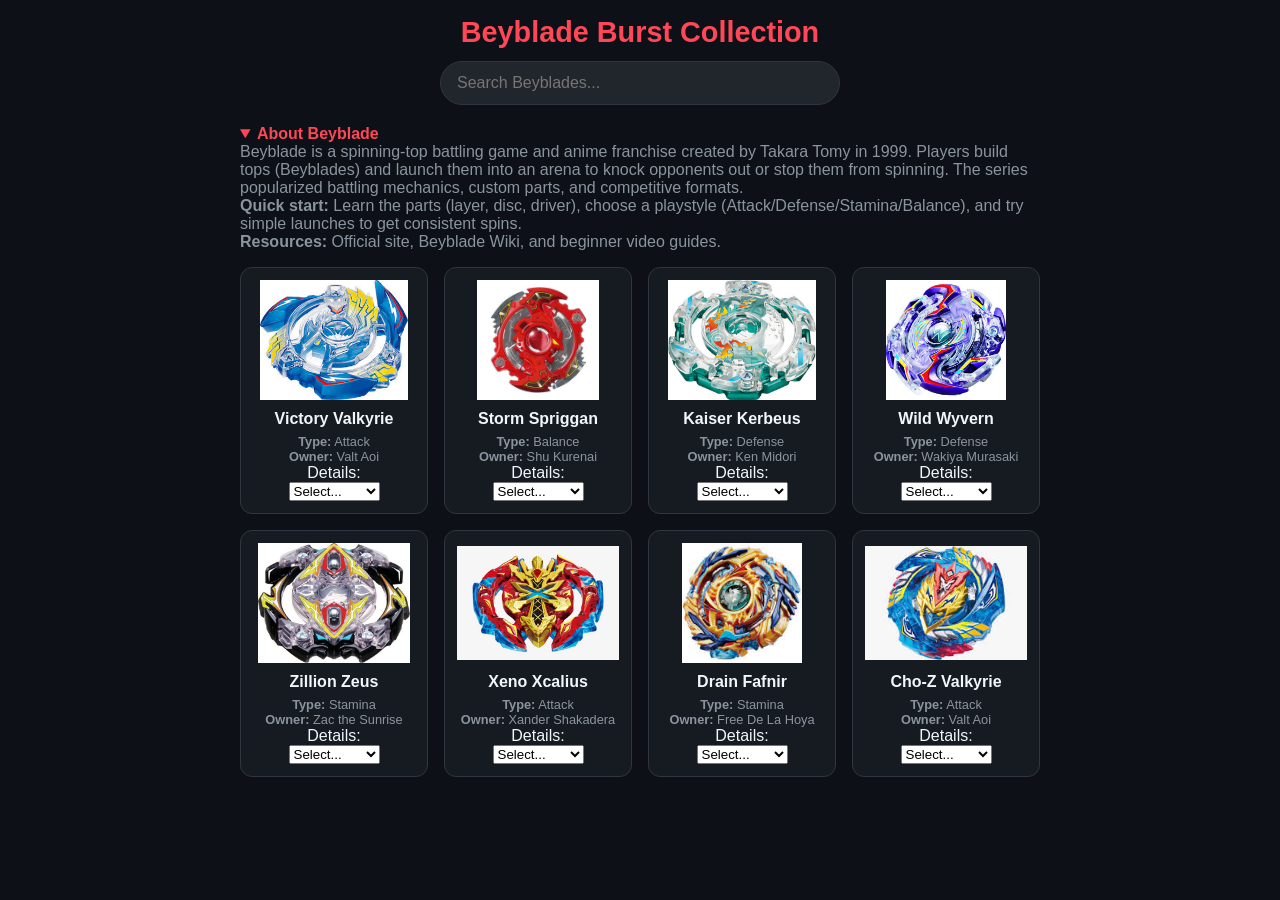
==== index.html @ 607996fb "first commit" ====
<!DOCTYPE html>
<html lang="en">
<head>
  <meta charset="UTF-8">
  <meta name="viewport" content="width=device-width, initial-scale=1.0">
  <title>Beyblade Burst Vault</title>
  <style>
    :root {
      --bg-color: #0d1117;
      --card-bg: #161b22;
      --accent: #ff4757;
      --text: #f0f6fc;
      --text-dim: #8b949e;
    }

    * {
      box-sizing: border-box;
      margin: 0;
      padding: 0;
      font-family: -apple-system, BlinkMacSystemFont, "Segoe UI", Roboto, sans-serif;
    }

    body {
      background-color: var(--bg-color);
      color: var(--text);
      padding: 16px;
    }

    header {
      text-align: center;
      margin-bottom: 20px;
    }

    h1 {
      color: var(--accent);
      font-size: 1.8rem;
      margin-bottom: 12px;
    }

    input[type="text"] {
      width: 100%;
      max-width: 400px;
      padding: 12px 16px;
      border-radius: 25px;
      border: 1px solid #30363d;
      background-color: #21262d;
      color: var(--text);
      font-size: 1rem;
      outline: none;
    }

    .grid {
      display: grid;
      grid-template-columns: repeat(auto-fill, minmax(150px, 1fr));
      gap: 16px;
      max-width: 800px;
      margin: 0 auto;
    }

    .card {
      background-color: var(--card-bg);
      border: 1px solid #30363d;
      border-radius: 12px;
      padding: 12px;
      text-align: center;
      display: flex;
      flex-direction: column;
      align-items: center;
    }

    .card img {
      width: 100%;
      height: 120px;
      object-fit: contain;
      margin-bottom: 10px;
    }

    .card h3 {
      font-size: 1rem;
      margin-bottom: 6px;
    }

    .card p {
      font-size: 0.8rem;
      color: var(--text-dim);
    }

    .type-attack { color: #ff6b6b; }
    .type-defense { color: #4d96ff; }
    .type-stamina { color: #6bcb77; }
    .type-balance { color: #ffd93d; }
  </style>
</head>
<body>

  <header>
    <h1>Beyblade Burst Collection</h1>
    <input type="text" id="searchInput" placeholder="Search Beyblades..." onkeyup="filterBeys()">
  </header>
  <section id="about" style="max-width:800px;margin:0 auto 16px;color:var(--text-dim);">
  <details open>
    <summary style="cursor:pointer;font-weight:700;color:var(--accent);">About Beyblade</summary>
    <p>Beyblade is a spinning-top battling game and anime franchise created by Takara Tomy in 1999. Players build tops (Beyblades) and launch them into an arena to knock opponents out or stop them from spinning. The series popularized battling mechanics, custom parts, and competitive formats.</p>
    <p><strong>Quick start:</strong> Learn the parts (layer, disc, driver), choose a playstyle (Attack/Defense/Stamina/Balance), and try simple launches to get consistent spins.</p>
    <p><strong>Resources:</strong> Official site, Beyblade Wiki, and beginner video guides.</p>
  </details>
</section>

  <main class="grid" id="beyContainer"></main>

  <script> 
    const beyblades = [
      { name: "Victory Valkyrie", type: "Attack", owner: "Valt Aoi", image: "/victbey.png", description: "Strong attack-type known for aggressive combos.", series: "Burst", releaseYear: 2015, parts: { layer: "Victory", disc: "V-Disc", driver: "Attack Driver" } },
      { name: "Storm Spriggan", type: "Balance", owner: "Shu Kurenai", image: "/spriggan.png", description: "Versatile balance-type used for adaptive playstyles.", series: "Burst", releaseYear: 2016, parts: { layer: "Spriggan", disc: "Storm Disc", driver: "Balance Driver" } },
      { name: "Kaiser Kerbeus", type: "Defense", owner: "Ken Midori", image: "/kerbeus.png", description: "Heavy defense-type with strong resilience.", series: "Burst", releaseYear: 2017, parts: { layer: "Kerbeus", disc: "K-Disc", driver: "Defense Driver" } },
      { name: "Wild Wyvern", type: "Defense", owner: "Wakiya Murasaki", image: "/wyvern.png", description: "Durable defense-type designed to stay in the stadium.", series: "Burst", releaseYear: 2016, parts: { layer: "Wyvern", disc: "Wild Disc", driver: "Stamina Driver" } },
      { name: "Zillion Zeus", type: "Stamina", owner: "Zac the Sunrise", image: "/zeus.png", description: "Stamina-focused bey that excels at outspinning opponents.", series: "Burst", releaseYear: 2018, parts: { layer: "Zeus", disc: "Z-Disc", driver: "Stamina Driver" } },
      { name: "Xeno Xcalius", type: "Attack", owner: "Xander Shakadera", image: "/xcalius.png", description: "High-impact attack-type designed for burst finishes.", series: "Burst", releaseYear: 2019, parts: { layer: "Xcalius", disc: "X-Disc", driver: "Hyper Driver" } }
    ];
    beyblades.push(
        { name: "Drain Fafnir", type: "Stamina", owner: "Free De La Hoya", image: "/fafnir.png", description: "Left-spin stamina-type known for draining spin.", series: "Burst", releaseYear: 2016, parts: { layer: "Fafnir", disc: "Drain Disc", driver: "Defense Driver" } },
        { name: "Cho-Z Valkyrie", type: "Attack", owner: "Valt Aoi", image: "/valkyrie.png", description: "Upgraded attack-type with extra burst power and speed.", series: "Burst", releaseYear: 2017, parts: { layer: "Cho-Z", disc: "Z-Disc", driver: "Cho Driver" } }
);

    function renderBeyblades(list) {
      const container = document.getElementById('beyContainer');
      container.innerHTML = '';
      
      list.forEach(bey => {
        const card = document.createElement('div');
        card.className = 'card';
        const imgSrc = bey.image || '/placeholder.png';
        const altText = bey.name || 'Beyblade image';
        card.innerHTML = `
          <img src="${imgSrc}" alt="${altText}" onerror="this.onerror=null;this.src='/placeholder.png'">
          <h3>${bey.name}</h3>
          <p class="type-${bey.type.toLowerCase()}"><strong>Type:</strong> ${bey.type}</p>
          <p><strong>Owner:</strong> ${bey.owner}</p>
          <label for="details-${bey.name.replace(/\s+/g,'-')}">Details:</label>
          <select id="details-${bey.name.replace(/\s+/g,'-')}" class="details-select" aria-label="Details for ${bey.name}">
            <option value="">Select...</option>
            <option value="overview">Overview</option>
            <option value="parts">Parts</option>
            <option value="series">Series/Year</option>
          </select>
          <div class="details-panel" style="display:none;text-align:left;color:var(--text-dim);margin-top:8px;"></div>
        `;
        container.appendChild(card);
        // attach dropdown handler
        const sel = card.querySelector('.details-select');
        const panel = card.querySelector('.details-panel');
        sel.addEventListener('change', function(){
          const v = this.value;
          if(!v){ panel.style.display='none'; panel.innerHTML=''; return; }
          panel.style.display='block';
          if(v==='overview'){
            panel.innerHTML = `<p>${bey.description || 'No description available.'}</p>`;
          } else if(v==='parts'){
            panel.innerHTML = `<p><strong>Layer:</strong> ${bey.parts?.layer || '—'}<br><strong>Disc:</strong> ${bey.parts?.disc || '—'}<br><strong>Driver:</strong> ${bey.parts?.driver || '—'}</p>`;
          } else if(v==='series'){
            panel.innerHTML = `<p><strong>Series:</strong> ${bey.series || 'Unknown'}<br><strong>Release Year:</strong> ${bey.releaseYear || '—'}</p>`;
          }
        });
      });
    }

    function filterBeys() {
      const query = document.getElementById('searchInput').value.toLowerCase();
      const selectedType = document.getElementById('typeFilter')?.value || 'All';
      const filtered = beyblades.filter(b => {
        const matchesQuery = b.name.toLowerCase().includes(query) || b.owner.toLowerCase().includes(query) || b.type.toLowerCase().includes(query);
        const matchesType = selectedType === 'All' || b.type === selectedType;
        return matchesQuery && matchesType;
      });
      renderBeyblades(filtered);
    }

    // Initial render
    renderBeyblades(beyblades);
  </script>

</body>
</html>
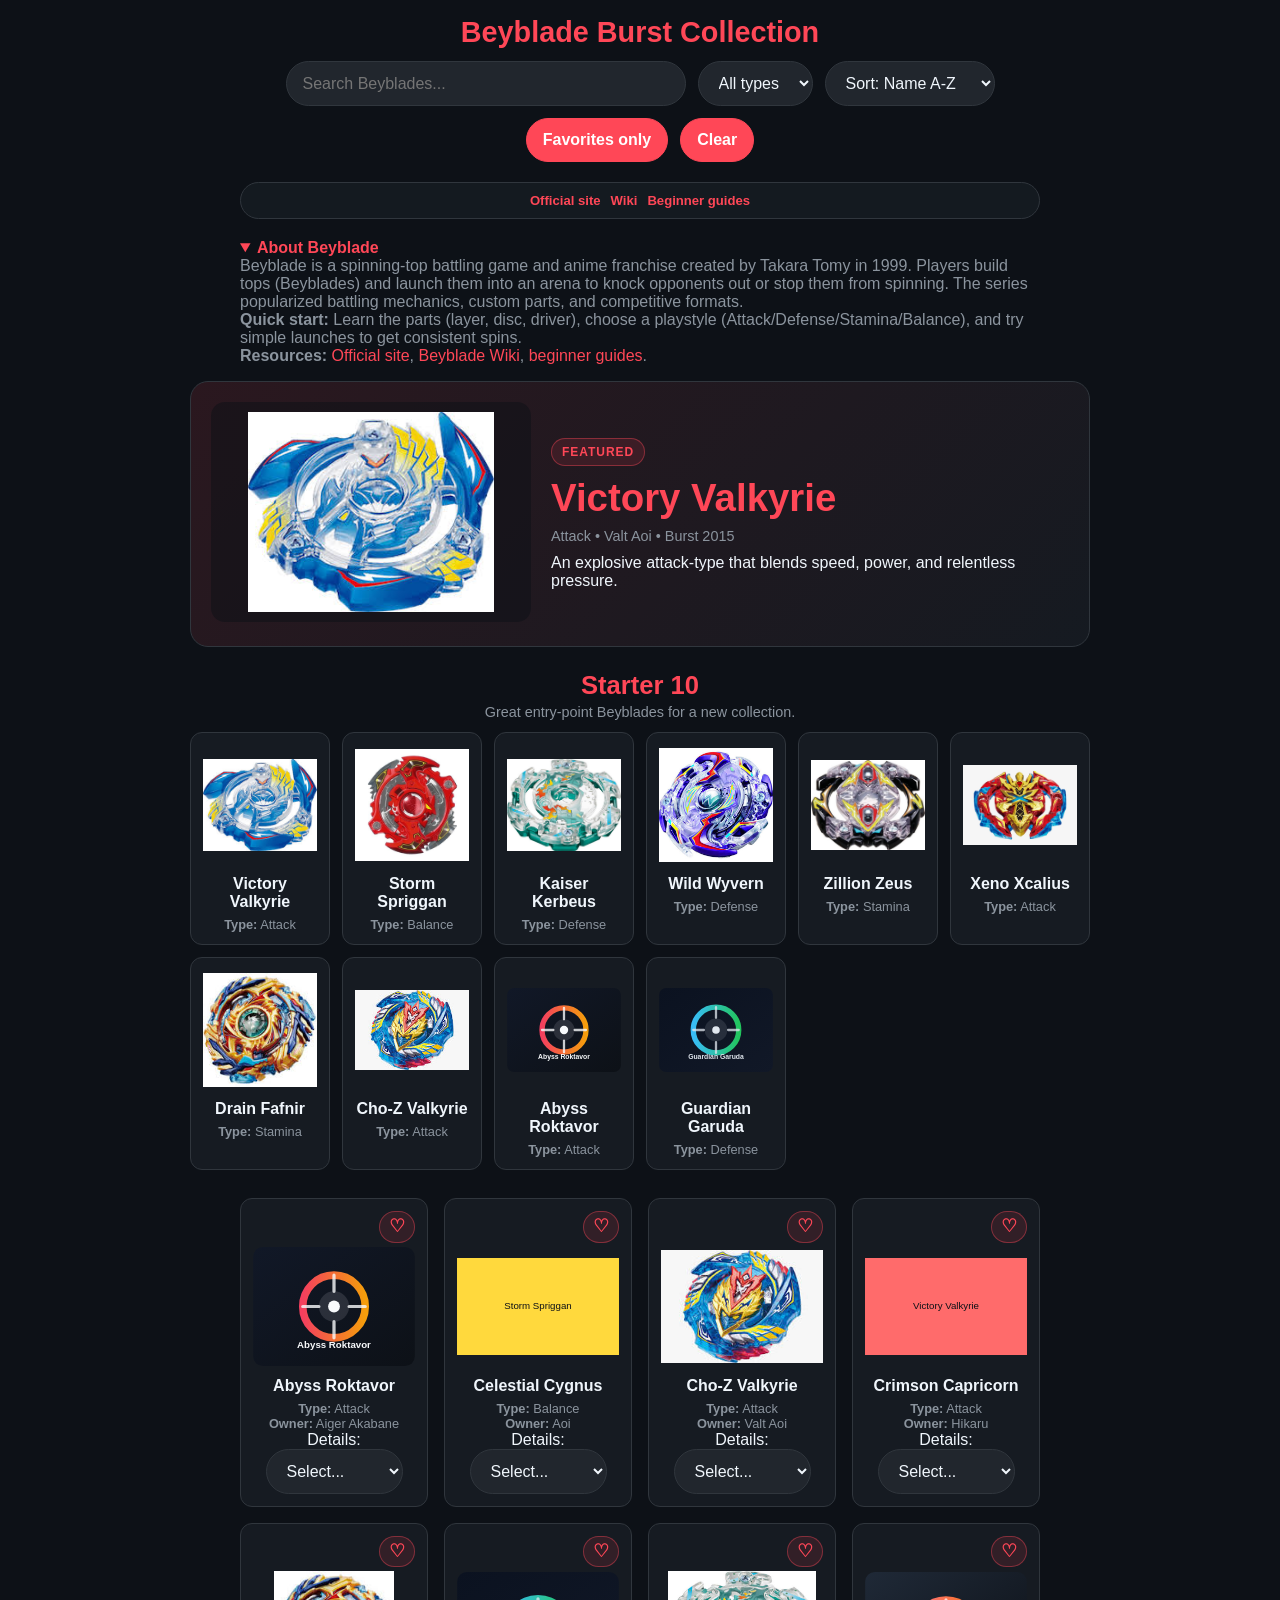
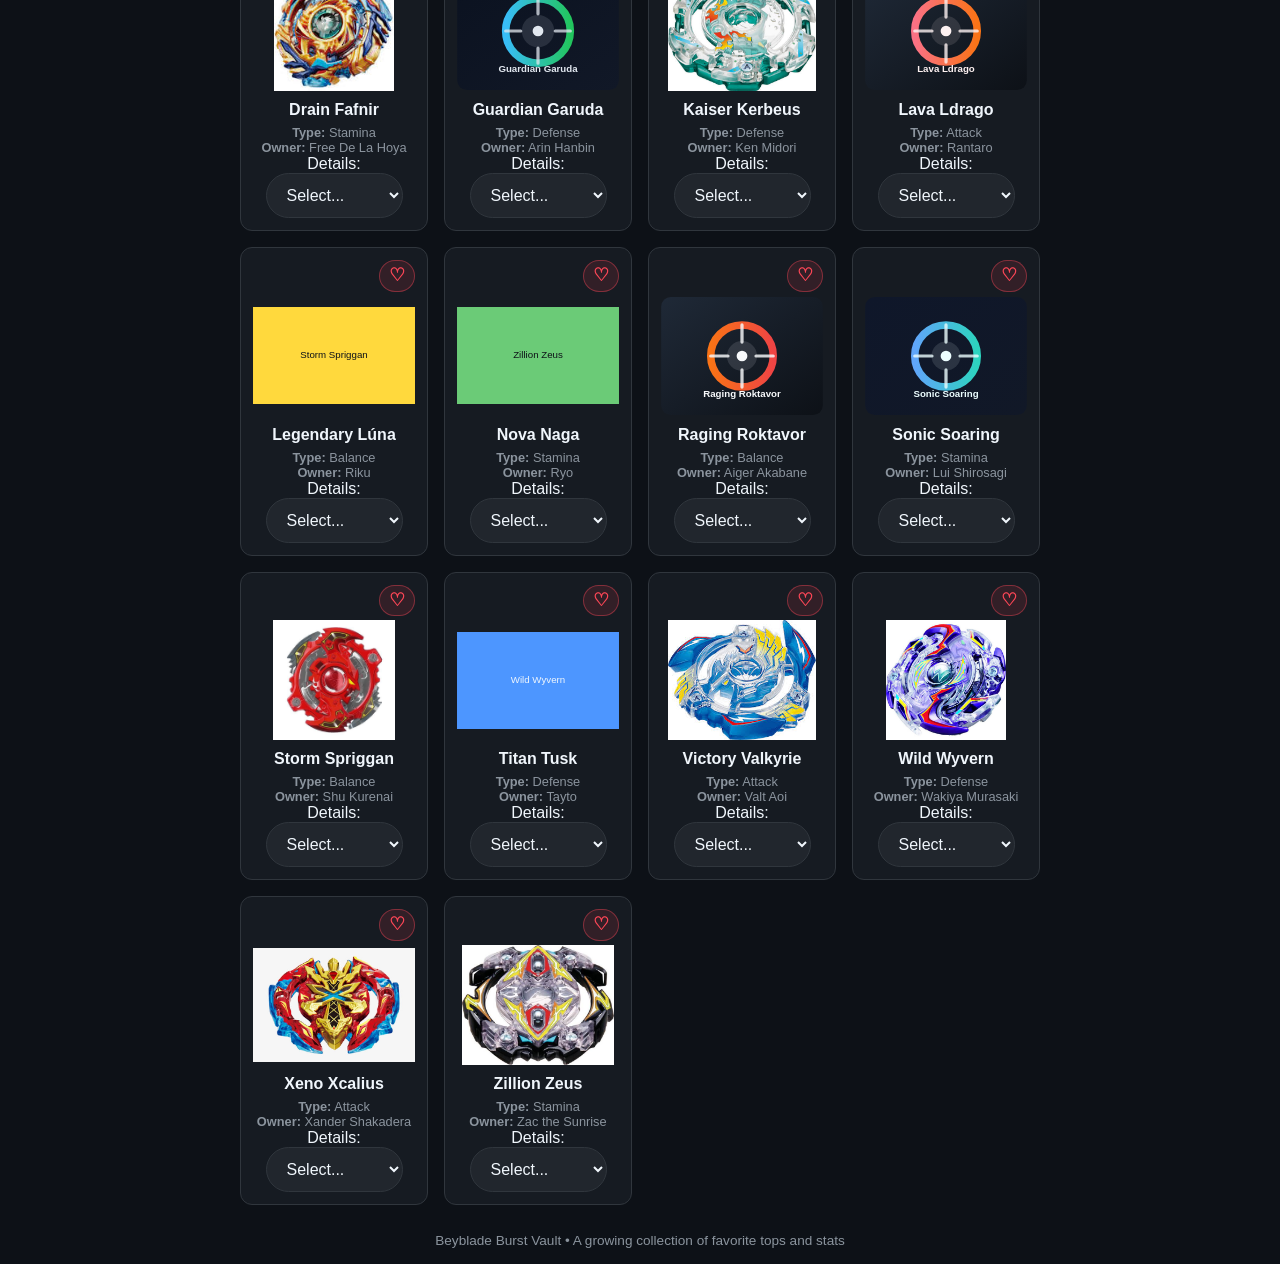
==== commit aa804f72: "second commit" ====
--- a/index.html
+++ b/index.html
@@ -37,6 +37,35 @@
       margin-bottom: 12px;
     }
 
+    .toolbar {
+      display: flex;
+      justify-content: center;
+      gap: 12px;
+      flex-wrap: wrap;
+      max-width: 800px;
+      margin: 0 auto 20px;
+    }
+
+    .resource-bar {
+      display: flex;
+      justify-content: center;
+      gap: 10px;
+      flex-wrap: wrap;
+      max-width: 800px;
+      margin: 0 auto 18px;
+      padding: 10px 14px;
+      border: 1px solid #30363d;
+      border-radius: 999px;
+      background: rgba(22, 27, 34, 0.9);
+    }
+
+    .resource-bar a {
+      color: var(--accent);
+      text-decoration: none;
+      font-size: 0.82rem;
+      font-weight: 600;
+    }
+
     input[type="text"] {
       width: 100%;
       max-width: 400px;
@@ -49,6 +78,25 @@
       outline: none;
     }
 
+    select,
+    button {
+      padding: 12px 16px;
+      border-radius: 25px;
+      border: 1px solid #30363d;
+      background-color: #21262d;
+      color: var(--text);
+      font-size: 1rem;
+      outline: none;
+    }
+
+    button {
+      cursor: pointer;
+      background-color: var(--accent);
+      border-color: var(--accent);
+      color: white;
+      font-weight: 700;
+    }
+
     .grid {
       display: grid;
       grid-template-columns: repeat(auto-fill, minmax(150px, 1fr));
@@ -66,6 +114,36 @@
       display: flex;
       flex-direction: column;
       align-items: center;
+      transition: transform 0.18s ease, box-shadow 0.18s ease, border-color 0.18s ease;
+    }
+
+    .card-top {
+      width: 100%;
+      display: flex;
+      justify-content: flex-end;
+      margin-bottom: 4px;
+    }
+
+    .favorite-btn {
+      background: rgba(255, 71, 87, 0.12);
+      border: 1px solid rgba(255, 71, 87, 0.4);
+      color: var(--accent);
+      font-size: 1.1rem;
+      line-height: 1;
+      padding: 6px 9px;
+      border-radius: 999px;
+      min-width: 36px;
+    }
+
+    .favorite-btn.is-favorite {
+      background: var(--accent);
+      color: white;
+    }
+
+    .card:hover {
+      transform: translateY(-3px);
+      border-color: rgba(255, 71, 87, 0.7);
+      box-shadow: 0 10px 20px rgba(0, 0, 0, 0.2);
     }
 
     .card img {
@@ -83,6 +161,105 @@
     .card p {
       font-size: 0.8rem;
       color: var(--text-dim);
+    }
+
+    .card h3 {
+      font-size: 1rem;
+      margin-bottom: 6px;
+    }
+
+    .card p {
+      font-size: 0.8rem;
+      color: var(--text-dim);
+    }
+
+    .featured {
+      max-width: 900px;
+      margin: 0 auto 24px;
+    }
+
+    .featured-card {
+      display: grid;
+      grid-template-columns: minmax(220px, 320px) 1fr;
+      gap: 20px;
+      background: linear-gradient(135deg, rgba(255,71,87,0.12), rgba(22,27,34,0.9));
+      border: 1px solid #30363d;
+      border-radius: 18px;
+      padding: 20px;
+      align-items: center;
+    }
+
+    .featured-image img {
+      width: 100%;
+      height: 220px;
+      object-fit: contain;
+      border-radius: 14px;
+      background: rgba(13,17,23,0.5);
+      padding: 10px;
+    }
+
+    .featured-content h2 {
+      color: var(--accent);
+      font-size: clamp(1.8rem, 3vw, 2.6rem);
+      margin-bottom: 8px;
+    }
+
+    .feature-badge {
+      display: inline-block;
+      background: rgba(255,71,87,0.12);
+      color: var(--accent);
+      border: 1px solid rgba(255,71,87,0.4);
+      border-radius: 999px;
+      padding: 6px 10px;
+      font-size: 0.75rem;
+      font-weight: 700;
+      letter-spacing: 0.08em;
+      text-transform: uppercase;
+      margin-bottom: 10px;
+    }
+
+    .feature-meta {
+      color: var(--text-dim);
+      margin-bottom: 10px;
+      font-size: 0.9rem;
+    }
+
+    .starter-section {
+      max-width: 900px;
+      margin: 0 auto 28px;
+    }
+
+    .starter-header {
+      margin-bottom: 12px;
+      text-align: center;
+    }
+
+    .starter-header h2 {
+      color: var(--accent);
+      font-size: 1.6rem;
+      margin-bottom: 4px;
+    }
+
+    .starter-header p {
+      color: var(--text-dim);
+      font-size: 0.9rem;
+    }
+
+    .starter-grid {
+      display: grid;
+      grid-template-columns: repeat(auto-fit, minmax(140px, 1fr));
+      gap: 12px;
+    }
+
+    .starter-card {
+      min-height: 170px;
+      padding: 12px;
+    }
+
+    .filter-toggle.is-on {
+      background: white;
+      color: var(--accent);
+      border-color: white;
     }
 
     .type-attack { color: #ff6b6b; }
@@ -95,20 +272,64 @@
 
   <header>
     <h1>Beyblade Burst Collection</h1>
-    <input type="text" id="searchInput" placeholder="Search Beyblades..." onkeyup="filterBeys()">
+    <div class="toolbar">
+      <input type="text" id="searchInput" placeholder="Search Beyblades..." onkeyup="filterBeys()">
+      <select id="typeFilter" aria-label="Filter by Beyblade type">
+        <option value="All">All types</option>
+        <option value="Attack">Attack</option>
+        <option value="Defense">Defense</option>
+        <option value="Stamina">Stamina</option>
+        <option value="Balance">Balance</option>
+      </select>
+      <select id="sortSelect" aria-label="Sort Beyblades">
+        <option value="name-asc">Sort: Name A-Z</option>
+        <option value="name-desc">Sort: Name Z-A</option>
+        <option value="type-asc">Sort: Type A-Z</option>
+        <option value="owner-asc">Sort: Owner A-Z</option>
+      </select>
+      <button id="favoritesToggle" type="button" class="filter-toggle">Favorites only</button>
+      <button id="clearFilters" type="button">Clear</button>
+    </div>
+    <div class="resource-bar" aria-label="Beyblade resources">
+      <a href="https://www.beyblade.com/" target="_blank" rel="noopener noreferrer">Official site</a>
+      <a href="https://beyblade.fandom.com/wiki/Beyblade_Wiki" target="_blank" rel="noopener noreferrer">Wiki</a>
+      <a href="https://www.youtube.com/results?search_query=beyblade+beginner+guide" target="_blank" rel="noopener noreferrer">Beginner guides</a>
+    </div>
   </header>
   <section id="about" style="max-width:800px;margin:0 auto 16px;color:var(--text-dim);">
   <details open>
     <summary style="cursor:pointer;font-weight:700;color:var(--accent);">About Beyblade</summary>
     <p>Beyblade is a spinning-top battling game and anime franchise created by Takara Tomy in 1999. Players build tops (Beyblades) and launch them into an arena to knock opponents out or stop them from spinning. The series popularized battling mechanics, custom parts, and competitive formats.</p>
     <p><strong>Quick start:</strong> Learn the parts (layer, disc, driver), choose a playstyle (Attack/Defense/Stamina/Balance), and try simple launches to get consistent spins.</p>
-    <p><strong>Resources:</strong> Official site, Beyblade Wiki, and beginner video guides.</p>
+    <p><strong>Resources:</strong> 
+      <a href="https://www.beyblade.com/" target="_blank" rel="noopener noreferrer" style="color:var(--accent);text-decoration:none;">Official site</a>,
+      <a href="https://beyblade.fandom.com/wiki/Beyblade_Wiki" target="_blank" rel="noopener noreferrer" style="color:var(--accent);text-decoration:none;">Beyblade Wiki</a>,
+      <a href="https://www.youtube.com/results?search_query=beyblade+beginner+guide" target="_blank" rel="noopener noreferrer" style="color:var(--accent);text-decoration:none;">beginner guides</a>.
+    </p>
   </details>
 </section>
 
+  <section class="featured" aria-label="Featured Beyblade"></section>
+  <section class="starter-section" aria-label="Starter 10 Beyblades">
+    <div class="starter-header">
+      <h2>Starter 10</h2>
+      <p>Great entry-point Beyblades for a new collection.</p>
+    </div>
+    <div class="starter-grid" id="starterGrid"></div>
+  </section>
+
   <main class="grid" id="beyContainer"></main>
 
+  <footer class="site-footer" style="max-width:800px;margin:28px auto 0;text-align:center;color:var(--text-dim);font-size:0.85rem;">
+    Beyblade Burst Vault • A growing collection of favorite tops and stats
+  </footer>
+
   <script> 
+    const favorites = new Set(JSON.parse(localStorage.getItem('beyblade-favorites') || '[]'));
+    const state = {
+      favoritesOnly: false
+    };
+
     const beyblades = [
       { name: "Victory Valkyrie", type: "Attack", owner: "Valt Aoi", image: "/victbey.png", description: "Strong attack-type known for aggressive combos.", series: "Burst", releaseYear: 2015, parts: { layer: "Victory", disc: "V-Disc", driver: "Attack Driver" } },
       { name: "Storm Spriggan", type: "Balance", owner: "Shu Kurenai", image: "/spriggan.png", description: "Versatile balance-type used for adaptive playstyles.", series: "Burst", releaseYear: 2016, parts: { layer: "Spriggan", disc: "Storm Disc", driver: "Balance Driver" } },
@@ -119,8 +340,100 @@
     ];
     beyblades.push(
         { name: "Drain Fafnir", type: "Stamina", owner: "Free De La Hoya", image: "/fafnir.png", description: "Left-spin stamina-type known for draining spin.", series: "Burst", releaseYear: 2016, parts: { layer: "Fafnir", disc: "Drain Disc", driver: "Defense Driver" } },
-        { name: "Cho-Z Valkyrie", type: "Attack", owner: "Valt Aoi", image: "/valkyrie.png", description: "Upgraded attack-type with extra burst power and speed.", series: "Burst", releaseYear: 2017, parts: { layer: "Cho-Z", disc: "Z-Disc", driver: "Cho Driver" } }
+        { name: "Cho-Z Valkyrie", type: "Attack", owner: "Valt Aoi", image: "/valkyrie.png", description: "Upgraded attack-type with extra burst power and speed.", series: "Burst", releaseYear: 2017, parts: { layer: "Cho-Z", disc: "Z-Disc", driver: "Cho Driver" } },
+        { name: "Abyss Roktavor", type: "Attack", owner: "Aiger Akabane", image: "/images/abyss-roktavor.svg", description: "Aggressive attack-type with strong burst pressure and fast movement.", series: "Burst", releaseYear: 2021, parts: { layer: "Roktavor", disc: "Abyss Disc", driver: "Attack Driver" } },
+        { name: "Guardian Garuda", type: "Defense", owner: "Arin Hanbin", image: "/images/guardian-garuda.svg", description: "Defense-focused Bey with sturdy stamina and counter-attack potential.", series: "Burst", releaseYear: 2020, parts: { layer: "Garuda", disc: "Guardian Disc", driver: "Defense Driver" } },
+        { name: "Raging Roktavor", type: "Balance", owner: "Aiger Akabane", image: "/images/raging-roktavor.svg", description: "A balanced finisher that can shift between offense and control.", series: "Burst", releaseYear: 2022, parts: { layer: "Roktavor", disc: "Raging Disc", driver: "Balance Driver" } },
+        { name: "Sonic Soaring", type: "Stamina", owner: "Lui Shirosagi", image: "/images/sonic-soaring.svg", description: "A stamina setup focused on long sustained rotation and stable energy.", series: "Burst", releaseYear: 2019, parts: { layer: "Soaring", disc: "Sonic Disc", driver: "Stamina Driver" } },
+        { name: "Lava Ldrago", type: "Attack", owner: "Rantaro", image: "/images/lava-ldrago.svg", description: "High-speed attack Bey built for explosive pressure and fast takedowns.", series: "Burst", releaseYear: 2016, parts: { layer: "Ldrago", disc: "Lava Disc", driver: "Attack Driver" } },
+        { name: "Legendary Lúna", type: "Balance", owner: "Riku", image: "/images/spriggan.svg", description: "A flexible Bey with smooth transitions between defense and offense.", series: "Burst", releaseYear: 2020, parts: { layer: "Lúna", disc: "Legend Disc", driver: "Balance Driver" } },
+        { name: "Titan Tusk", type: "Defense", owner: "Tayto", image: "/images/wyvern.svg", description: "Heavy defense Bey designed to absorb attacks and stay upright.", series: "Burst", releaseYear: 2018, parts: { layer: "Tusk", disc: "Titan Disc", driver: "Defense Driver" } },
+        { name: "Nova Naga", type: "Stamina", owner: "Ryo", image: "/images/zeus.svg", description: "Long-lasting stamina Bey that keeps spinning well into the endgame.", series: "Burst", releaseYear: 2021, parts: { layer: "Naga", disc: "Nova Disc", driver: "Stamina Driver" } },
+        { name: "Crimson Capricorn", type: "Attack", owner: "Hikaru", image: "/images/victbey.svg", description: "A bold attack-style Bey with sharp contact and a strong finish.", series: "Burst", releaseYear: 2017, parts: { layer: "Capricorn", disc: "Crimson Disc", driver: "Attack Driver" } },
+        { name: "Celestial Cygnus", type: "Balance", owner: "Aoi", image: "/images/spriggan.svg", description: "Balanced by design, useful for players who like rhythm and control.", series: "Burst", releaseYear: 2022, parts: { layer: "Cygnus", disc: "Celestial Disc", driver: "Balance Driver" } }
 );
+
+    const featuredBey = {
+      name: "Victory Valkyrie",
+      type: "Attack",
+      owner: "Valt Aoi",
+      series: "Burst",
+      releaseYear: 2015,
+      description: "An explosive attack-type that blends speed, power, and relentless pressure.",
+      image: "/victbey.png"
+    };
+
+    const starterTen = [
+      { name: "Victory Valkyrie", type: "Attack", image: "/victbey.png" },
+      { name: "Storm Spriggan", type: "Balance", image: "/spriggan.png" },
+      { name: "Kaiser Kerbeus", type: "Defense", image: "/kerbeus.png" },
+      { name: "Wild Wyvern", type: "Defense", image: "/wyvern.png" },
+      { name: "Zillion Zeus", type: "Stamina", image: "/zeus.png" },
+      { name: "Xeno Xcalius", type: "Attack", image: "/xcalius.png" },
+      { name: "Drain Fafnir", type: "Stamina", image: "/fafnir.png" },
+      { name: "Cho-Z Valkyrie", type: "Attack", image: "/valkyrie.png" },
+      { name: "Abyss Roktavor", type: "Attack", image: "/images/abyss-roktavor.svg" },
+      { name: "Guardian Garuda", type: "Defense", image: "/images/guardian-garuda.svg" }
+    ];
+
+    function renderFeatured() {
+      const section = document.querySelector('.featured');
+      section.innerHTML = `
+        <div class="featured-card">
+          <div class="featured-image">
+            <img src="${featuredBey.image}" alt="${featuredBey.name}" onerror="this.onerror=null;this.src='/placeholder.svg'">
+          </div>
+          <div class="featured-content">
+            <span class="feature-badge">Featured</span>
+            <h2>${featuredBey.name}</h2>
+            <p class="feature-meta">${featuredBey.type} • ${featuredBey.owner} • ${featuredBey.series} ${featuredBey.releaseYear}</p>
+            <p>${featuredBey.description}</p>
+          </div>
+        </div>
+      `;
+    }
+
+    function saveFavorites() {
+      localStorage.setItem('beyblade-favorites', JSON.stringify([...favorites]));
+    }
+
+    function toggleFavorite(name) {
+      if (favorites.has(name)) {
+        favorites.delete(name);
+      } else {
+        favorites.add(name);
+      }
+      saveFavorites();
+      filterBeys();
+    }
+
+    function getFilteredBeyblades() {
+      const query = document.getElementById('searchInput').value.toLowerCase();
+      const selectedType = document.getElementById('typeFilter')?.value || 'All';
+
+      let filtered = beyblades.filter(b => {
+        const matchesQuery = b.name.toLowerCase().includes(query) || b.owner.toLowerCase().includes(query) || b.type.toLowerCase().includes(query);
+        const matchesType = selectedType === 'All' || b.type === selectedType;
+        const matchesFavorite = !state.favoritesOnly || favorites.has(b.name);
+        return matchesQuery && matchesType && matchesFavorite;
+      });
+
+      return filtered;
+    }
+
+    function renderStarterList() {
+      const grid = document.getElementById('starterGrid');
+      grid.innerHTML = starterTen.map(item => `
+        <article class="card starter-card">
+          <img src="${item.image}" alt="${item.name}" onerror="this.onerror=null;this.src='/placeholder.svg'">
+          <h3>${item.name}</h3>
+          <p class="type-${item.type.toLowerCase()}"><strong>Type:</strong> ${item.type}</p>
+        </article>
+      `).join('');
+    }
+
+    renderFeatured();
+    renderStarterList();
 
     function renderBeyblades(list) {
       const container = document.getElementById('beyContainer');
@@ -129,10 +442,14 @@
       list.forEach(bey => {
         const card = document.createElement('div');
         card.className = 'card';
-        const imgSrc = bey.image || '/placeholder.png';
+        const imgSrc = bey.image || '/placeholder.svg';
         const altText = bey.name || 'Beyblade image';
+        const isFavorite = favorites.has(bey.name);
         card.innerHTML = `
-          <img src="${imgSrc}" alt="${altText}" onerror="this.onerror=null;this.src='/placeholder.png'">
+          <div class="card-top">
+            <button type="button" class="favorite-btn ${isFavorite ? 'is-favorite' : ''}" data-name="${bey.name}" aria-label="${isFavorite ? 'Remove from favorites' : 'Add to favorites'}">${isFavorite ? '♥' : '♡'}</button>
+          </div>
+          <img src="${imgSrc}" alt="${altText}" onerror="this.onerror=null;this.src='/placeholder.svg'">
           <h3>${bey.name}</h3>
           <p class="type-${bey.type.toLowerCase()}"><strong>Type:</strong> ${bey.type}</p>
           <p><strong>Owner:</strong> ${bey.owner}</p>
@@ -161,22 +478,83 @@
             panel.innerHTML = `<p><strong>Series:</strong> ${bey.series || 'Unknown'}<br><strong>Release Year:</strong> ${bey.releaseYear || '—'}</p>`;
           }
         });
+
+        const favoriteButton = card.querySelector('.favorite-btn');
+        if (favoriteButton) {
+          favoriteButton.addEventListener('click', () => toggleFavorite(bey.name));
+        }
       });
     }
 
+    function getSortedList(list) {
+      const sortValue = document.getElementById('sortSelect')?.value || 'name-asc';
+      const sorted = [...list];
+
+      sorted.sort((a, b) => {
+        const compareName = a.name.localeCompare(b.name);
+        const compareOwner = (a.owner || '').localeCompare(b.owner || '');
+        const compareType = (a.type || '').localeCompare(b.type || '');
+
+        switch (sortValue) {
+          case 'name-desc':
+            return b.name.localeCompare(a.name);
+          case 'type-asc':
+            return compareType || compareName;
+          case 'owner-asc':
+            return compareOwner || compareName;
+          case 'name-asc':
+          default:
+            return compareName;
+        }
+      });
+
+      return sorted;
+    }
+
     function filterBeys() {
-      const query = document.getElementById('searchInput').value.toLowerCase();
-      const selectedType = document.getElementById('typeFilter')?.value || 'All';
-      const filtered = beyblades.filter(b => {
-        const matchesQuery = b.name.toLowerCase().includes(query) || b.owner.toLowerCase().includes(query) || b.type.toLowerCase().includes(query);
-        const matchesType = selectedType === 'All' || b.type === selectedType;
-        return matchesQuery && matchesType;
+      renderBeyblades(getSortedList(getFilteredBeyblades()));
+    }
+
+    function clearFilters() {
+      document.getElementById('searchInput').value = '';
+      document.getElementById('typeFilter').value = 'All';
+      document.getElementById('sortSelect').value = 'name-asc';
+      state.favoritesOnly = false;
+      const favoritesButton = document.getElementById('favoritesToggle');
+      if (favoritesButton) {
+        favoritesButton.classList.remove('is-on');
+        favoritesButton.textContent = 'Favorites only';
+      }
+      renderBeyblades(getSortedList(beyblades));
+    }
+
+    const favoritesToggle = document.getElementById('favoritesToggle');
+    if (favoritesToggle) {
+      favoritesToggle.addEventListener('click', () => {
+        state.favoritesOnly = !state.favoritesOnly;
+        favoritesToggle.classList.toggle('is-on', state.favoritesOnly);
+        favoritesToggle.textContent = state.favoritesOnly ? 'Showing favorites' : 'Favorites only';
+        filterBeys();
       });
-      renderBeyblades(filtered);
+    }
+
+    const typeFilter = document.getElementById('typeFilter');
+    if (typeFilter) {
+      typeFilter.addEventListener('change', filterBeys);
+    }
+
+    const sortSelect = document.getElementById('sortSelect');
+    if (sortSelect) {
+      sortSelect.addEventListener('change', filterBeys);
+    }
+
+    const clearButton = document.getElementById('clearFilters');
+    if (clearButton) {
+      clearButton.addEventListener('click', clearFilters);
     }
 
     // Initial render
-    renderBeyblades(beyblades);
+    renderBeyblades(getSortedList(beyblades));
   </script>
 
 </body>
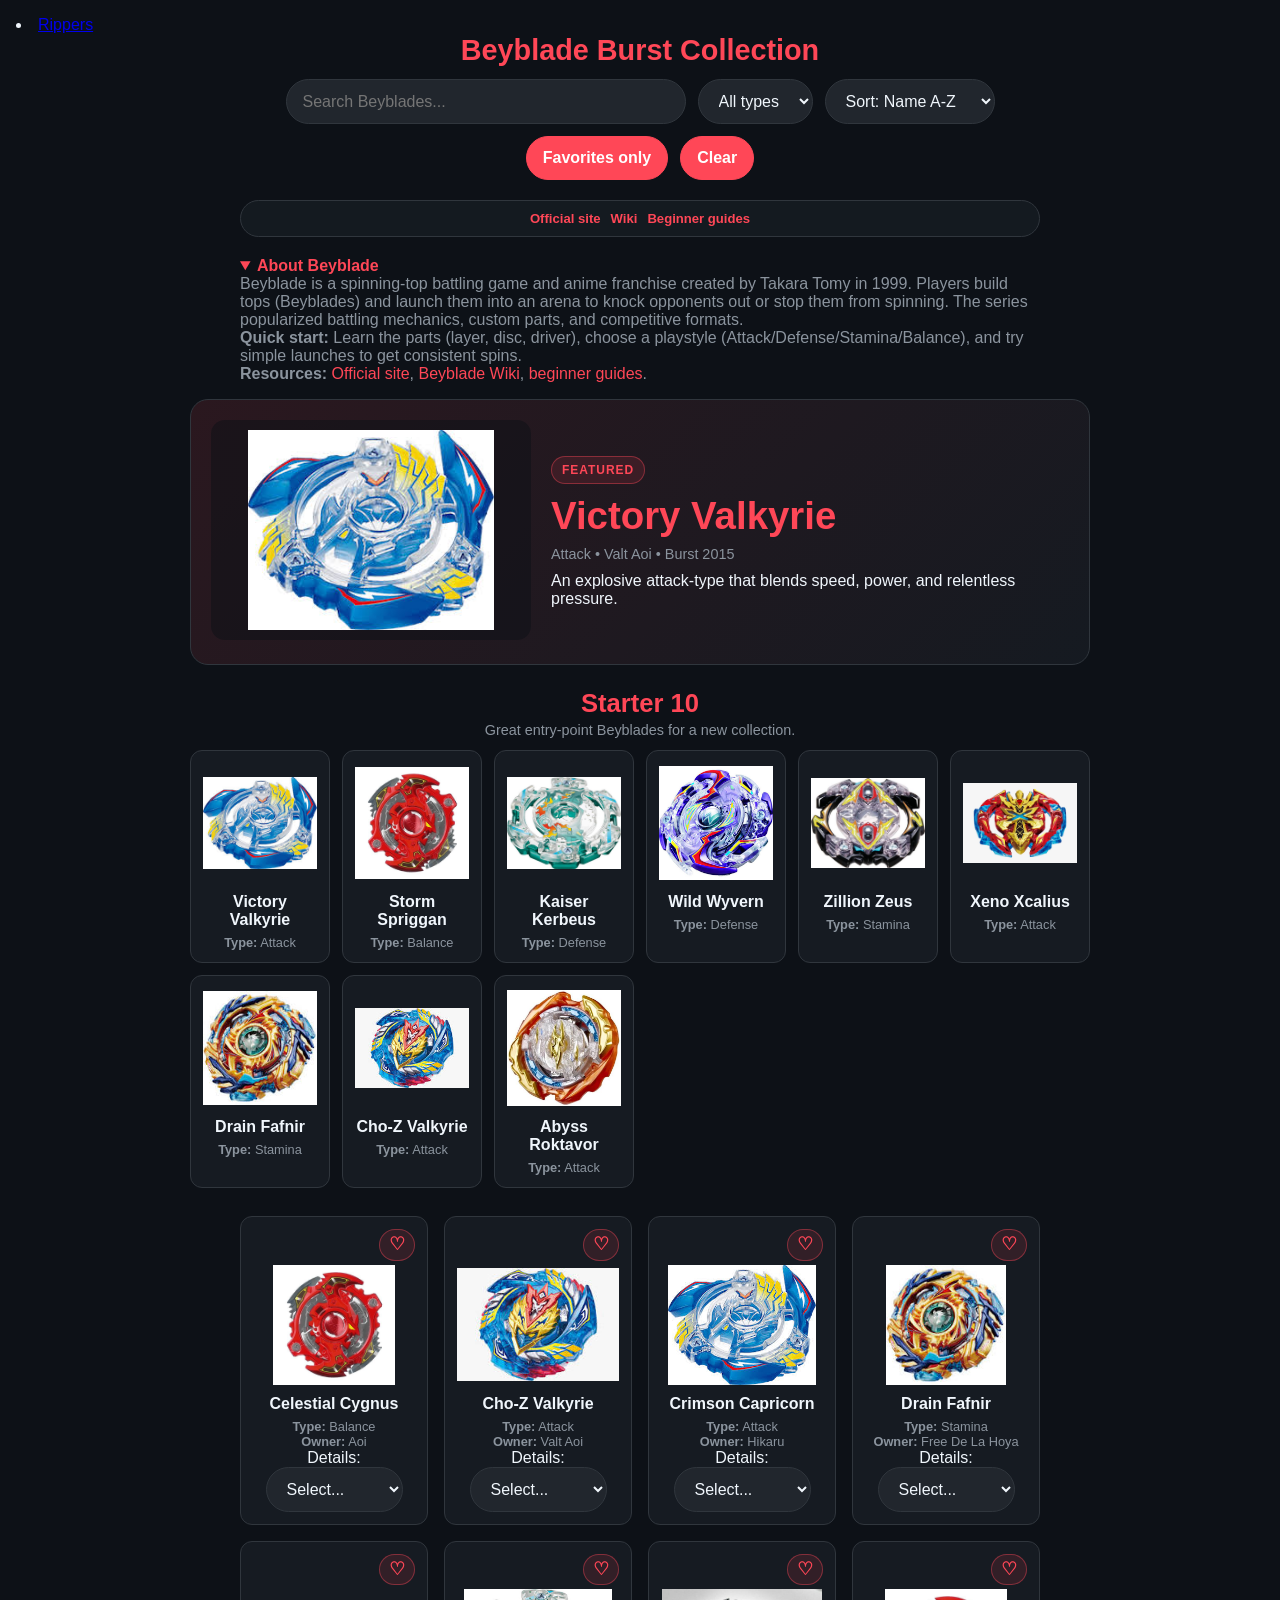
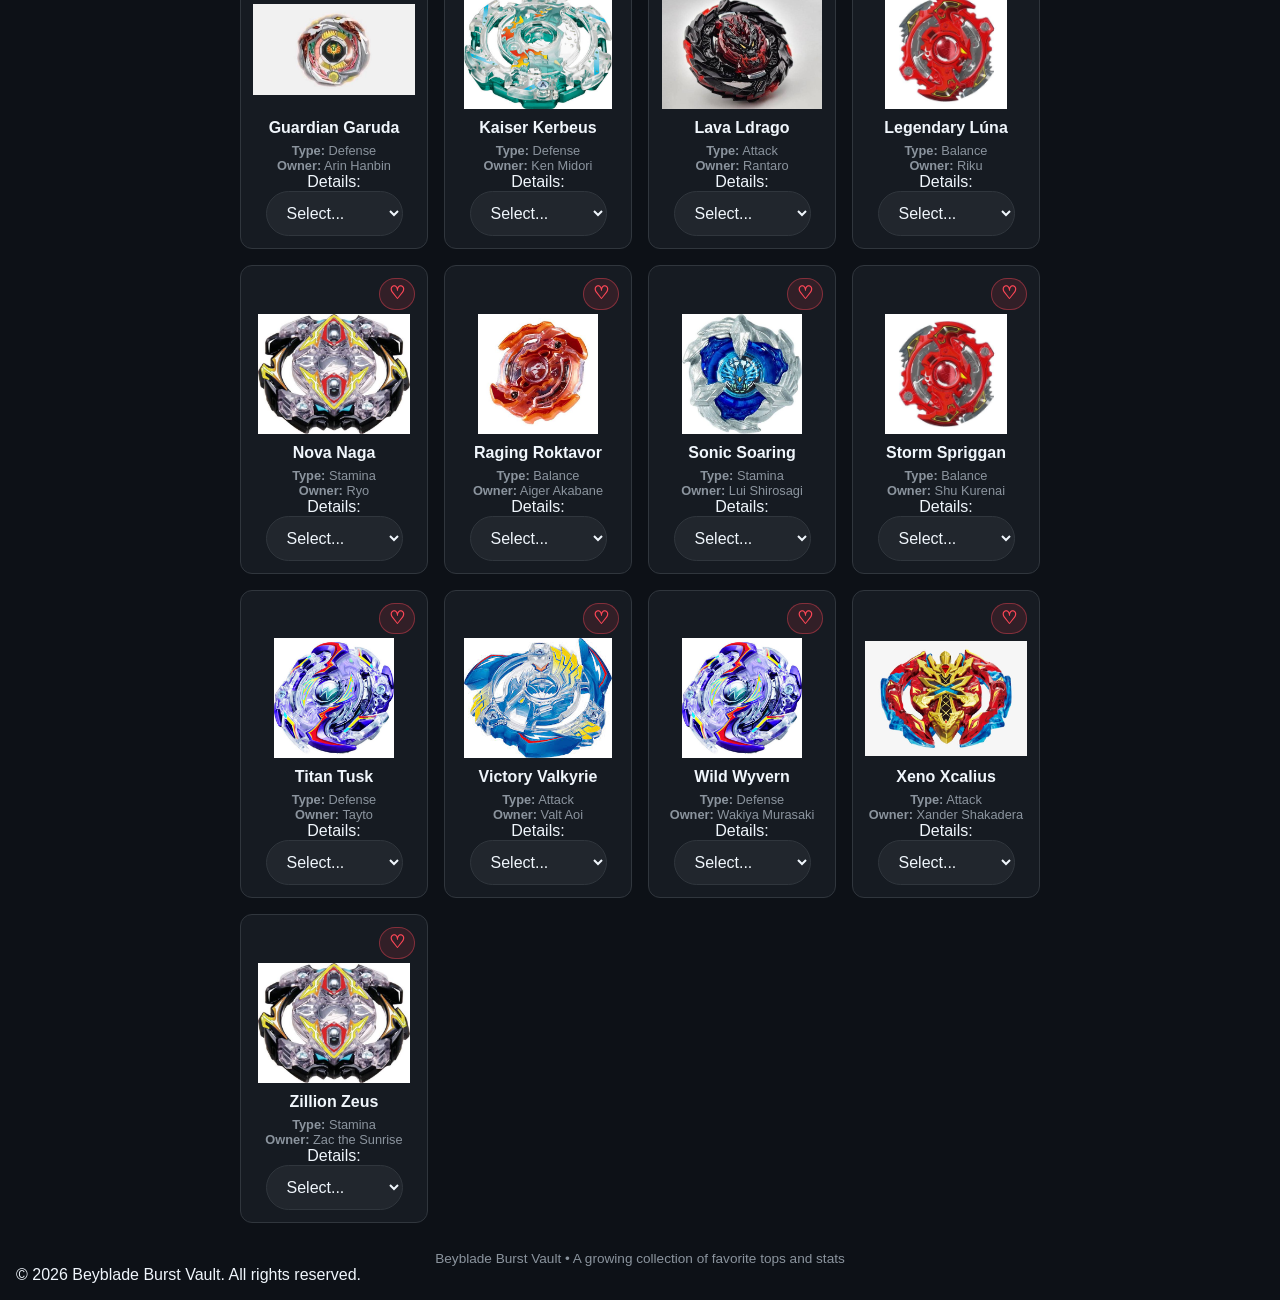
==== commit e91a07af: "HDFG" ====
--- a/index.html
+++ b/index.html
@@ -4,6 +4,13 @@
   <meta charset="UTF-8">
   <meta name="viewport" content="width=device-width, initial-scale=1.0">
   <title>Beyblade Burst Vault</title>
+  </head><head><body> <script src="spinners.js" defer></script>
+    <!-- Navigation -->
+     <nav class="navbar">
+      <u1>
+        <li><a href="Rippers.html">Rippers</a></li>
+      </u1>
+    </nav>
   <style>
     :root {
       --bg-color: #0d1117;
@@ -341,18 +348,16 @@
     beyblades.push(
         { name: "Drain Fafnir", type: "Stamina", owner: "Free De La Hoya", image: "/fafnir.png", description: "Left-spin stamina-type known for draining spin.", series: "Burst", releaseYear: 2016, parts: { layer: "Fafnir", disc: "Drain Disc", driver: "Defense Driver" } },
         { name: "Cho-Z Valkyrie", type: "Attack", owner: "Valt Aoi", image: "/valkyrie.png", description: "Upgraded attack-type with extra burst power and speed.", series: "Burst", releaseYear: 2017, parts: { layer: "Cho-Z", disc: "Z-Disc", driver: "Cho Driver" } },
-        { name: "Abyss Roktavor", type: "Attack", owner: "Aiger Akabane", image: "/images/abyss-roktavor.svg", description: "Aggressive attack-type with strong burst pressure and fast movement.", series: "Burst", releaseYear: 2021, parts: { layer: "Roktavor", disc: "Abyss Disc", driver: "Attack Driver" } },
-        { name: "Guardian Garuda", type: "Defense", owner: "Arin Hanbin", image: "/images/guardian-garuda.svg", description: "Defense-focused Bey with sturdy stamina and counter-attack potential.", series: "Burst", releaseYear: 2020, parts: { layer: "Garuda", disc: "Guardian Disc", driver: "Defense Driver" } },
-        { name: "Raging Roktavor", type: "Balance", owner: "Aiger Akabane", image: "/images/raging-roktavor.svg", description: "A balanced finisher that can shift between offense and control.", series: "Burst", releaseYear: 2022, parts: { layer: "Roktavor", disc: "Raging Disc", driver: "Balance Driver" } },
-        { name: "Sonic Soaring", type: "Stamina", owner: "Lui Shirosagi", image: "/images/sonic-soaring.svg", description: "A stamina setup focused on long sustained rotation and stable energy.", series: "Burst", releaseYear: 2019, parts: { layer: "Soaring", disc: "Sonic Disc", driver: "Stamina Driver" } },
-        { name: "Lava Ldrago", type: "Attack", owner: "Rantaro", image: "/images/lava-ldrago.svg", description: "High-speed attack Bey built for explosive pressure and fast takedowns.", series: "Burst", releaseYear: 2016, parts: { layer: "Ldrago", disc: "Lava Disc", driver: "Attack Driver" } },
-        { name: "Legendary Lúna", type: "Balance", owner: "Riku", image: "/images/spriggan.svg", description: "A flexible Bey with smooth transitions between defense and offense.", series: "Burst", releaseYear: 2020, parts: { layer: "Lúna", disc: "Legend Disc", driver: "Balance Driver" } },
-        { name: "Titan Tusk", type: "Defense", owner: "Tayto", image: "/images/wyvern.svg", description: "Heavy defense Bey designed to absorb attacks and stay upright.", series: "Burst", releaseYear: 2018, parts: { layer: "Tusk", disc: "Titan Disc", driver: "Defense Driver" } },
-        { name: "Nova Naga", type: "Stamina", owner: "Ryo", image: "/images/zeus.svg", description: "Long-lasting stamina Bey that keeps spinning well into the endgame.", series: "Burst", releaseYear: 2021, parts: { layer: "Naga", disc: "Nova Disc", driver: "Stamina Driver" } },
-        { name: "Crimson Capricorn", type: "Attack", owner: "Hikaru", image: "/images/victbey.svg", description: "A bold attack-style Bey with sharp contact and a strong finish.", series: "Burst", releaseYear: 2017, parts: { layer: "Capricorn", disc: "Crimson Disc", driver: "Attack Driver" } },
-        { name: "Celestial Cygnus", type: "Balance", owner: "Aoi", image: "/images/spriggan.svg", description: "Balanced by design, useful for players who like rhythm and control.", series: "Burst", releaseYear: 2022, parts: { layer: "Cygnus", disc: "Celestial Disc", driver: "Balance Driver" } }
+        { name: "Guardian Garuda", type: "Defense", owner: "Arin Hanbin", image: "GG2.png", description: "Defense-focused Bey with sturdy stamina and counter-attack potential.", series: "Burst", releaseYear: 2020, parts: { layer: "Garuda", disc: "Guardian Disc", driver: "Defense Driver" } },
+        { name: "Raging Roktavor", type: "Balance", owner: "Aiger Akabane", image: "RRR2.png", description: "A balanced finisher that can shift between offense and control.", series: "Burst", releaseYear: 2022, parts: { layer: "Roktavor", disc: "Raging Disc", driver: "Balance Driver" } },
+        { name: "Sonic Soaring", type: "Stamina", owner: "Lui Shirosagi", image: "SS3.png", description: "A stamina setup focused on long sustained rotation and stable energy.", series: "Burst", releaseYear: 2019, parts: { layer: "Soaring", disc: "Sonic Disc", driver: "Stamina Driver" } },
+        { name: "Lava Ldrago", type: "Attack", owner: "Rantaro", image: "/images/lava-ldrago.png", description: "High-speed attack Bey built for explosive pressure and fast takedowns.", series: "Burst", releaseYear: 2016, parts: { layer: "Ldrago", disc: "Lava Disc", driver: "Attack Driver" } },
+        { name: "Legendary Lúna", type: "Balance", owner: "Riku", image: "spriggan.png", description: "A flexible Bey with smooth transitions between defense and offense.", series: "Burst", releaseYear: 2020, parts: { layer: "Lúna", disc: "Legend Disc", driver: "Balance Driver" } },
+        { name: "Titan Tusk", type: "Defense", owner: "Tayto", image: "wyvern.png", description: "Heavy defense Bey designed to absorb attacks and stay upright.", series: "Burst", releaseYear: 2018, parts: { layer: "Tusk", disc: "Titan Disc", driver: "Defense Driver" } },
+        { name: "Nova Naga", type: "Stamina", owner: "Ryo", image: "zeus.png", description: "Long-lasting stamina Bey that keeps spinning well into the endgame.", series: "Burst", releaseYear: 2021, parts: { layer: "Naga", disc: "Nova Disc", driver: "Stamina Driver" } },
+        { name: "Crimson Capricorn", type: "Attack", owner: "Hikaru", image: "victbey.png", description: "A bold attack-style Bey with sharp contact and a strong finish.", series: "Burst", releaseYear: 2017, parts: { layer: "Capricorn", disc: "Crimson Disc", driver: "Attack Driver" } },
+        { name: "Celestial Cygnus", type: "Balance", owner: "Aoi", image: "spriggan.png", description: "Balanced by design, useful for players who like rhythm and control.", series: "Burst", releaseYear: 2022, parts: { layer: "Cygnus", disc: "Celestial Disc", driver: "Balance Driver" } }
 );
-
     const featuredBey = {
       name: "Victory Valkyrie",
       type: "Attack",
@@ -372,8 +377,7 @@
       { name: "Xeno Xcalius", type: "Attack", image: "/xcalius.png" },
       { name: "Drain Fafnir", type: "Stamina", image: "/fafnir.png" },
       { name: "Cho-Z Valkyrie", type: "Attack", image: "/valkyrie.png" },
-      { name: "Abyss Roktavor", type: "Attack", image: "/images/abyss-roktavor.svg" },
-      { name: "Guardian Garuda", type: "Defense", image: "/images/guardian-garuda.svg" }
+      { name: "Abyss Roktavor", type: "Attack", image: "abyss-roktavor.png" },
     ];
 
     function renderFeatured() {
@@ -556,6 +560,8 @@
     // Initial render
     renderBeyblades(getSortedList(beyblades));
   </script>
-
+  <!-- Footer -->
+   <footer>
+    <p>&copy; 2026 Beyblade Burst Vault. All rights reserved.</p>
 </body>
-</html>+</html> 
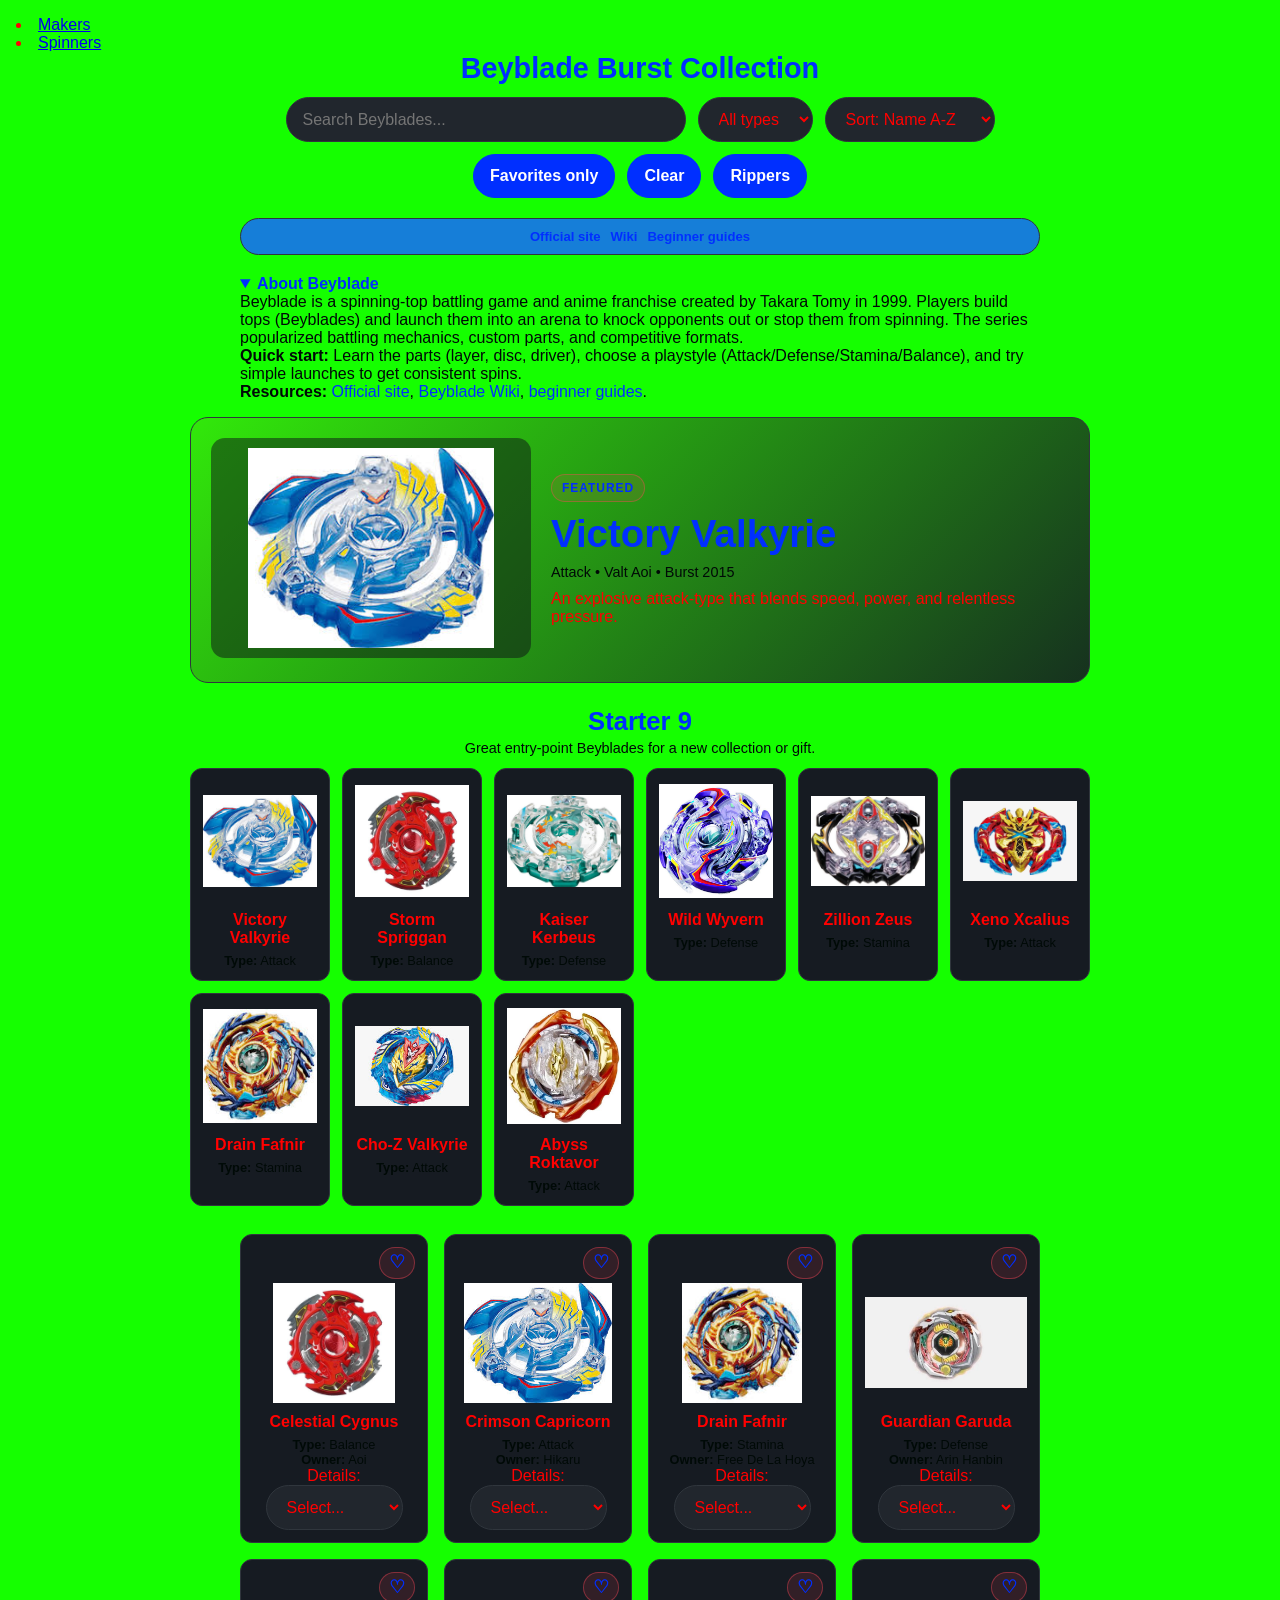
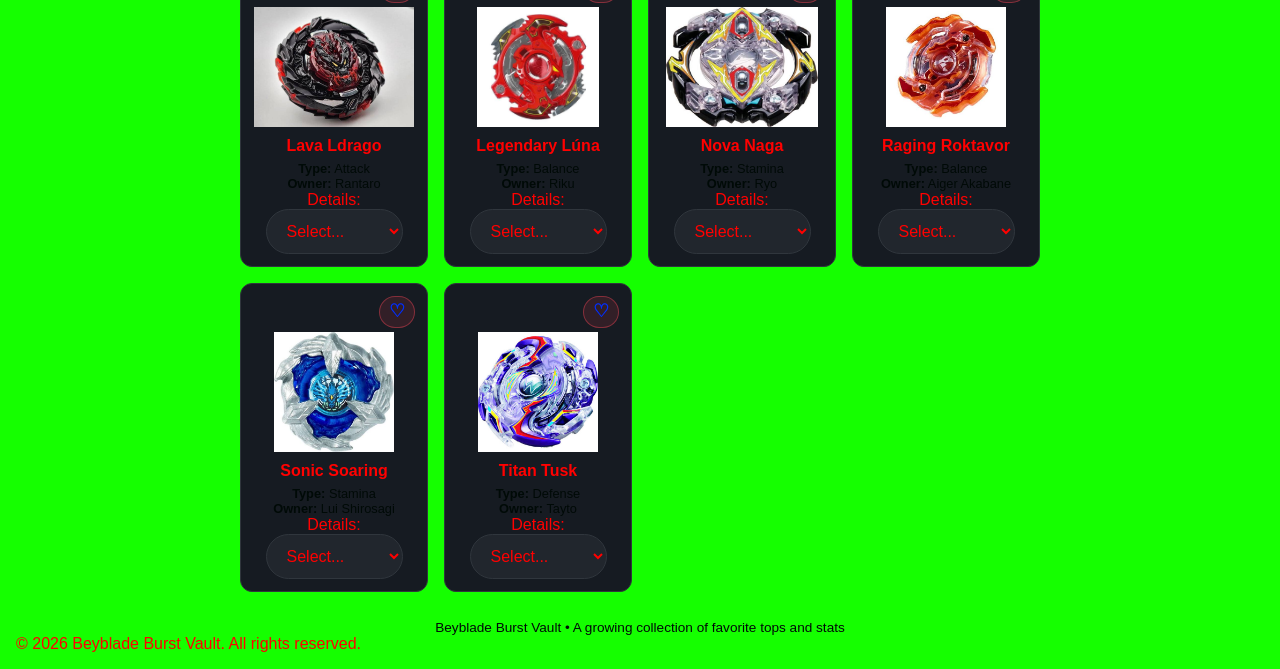
==== commit afc9da7b: "jhgjjutygj" ====
--- a/index.html
+++ b/index.html
@@ -8,16 +8,17 @@
     <!-- Navigation -->
      <nav class="navbar">
       <u1>
-        <li><a href="Rippers.html">Rippers</a></li>
+        <li><a href="Makers.html">Makers</a></li>
+        <li><a href="Spinners.html">Spinners</a></li>
       </u1>
     </nav>
   <style>
     :root {
-      --bg-color: #0d1117;
+      --bg-color: #15ff00;
       --card-bg: #161b22;
-      --accent: #ff4757;
-      --text: #f0f6fc;
-      --text-dim: #8b949e;
+      --accent: #002fff;
+      --text: #ff0101;
+      --text-dim: #000a07;
     }
 
     * {
@@ -63,7 +64,7 @@
       padding: 10px 14px;
       border: 1px solid #30363d;
       border-radius: 999px;
-      background: rgba(22, 27, 34, 0.9);
+      background: rgba(23, 113, 240, 0.9);
     }
 
     .resource-bar a {
@@ -296,6 +297,7 @@
       </select>
       <button id="favoritesToggle" type="button" class="filter-toggle">Favorites only</button>
       <button id="clearFilters" type="button">Clear</button>
+      <button id="rippersToggle" type="button" class="filter-toggle">Rippers</button>
     </div>
     <div class="resource-bar" aria-label="Beyblade resources">
       <a href="https://www.beyblade.com/" target="_blank" rel="noopener noreferrer">Official site</a>
@@ -319,8 +321,8 @@
   <section class="featured" aria-label="Featured Beyblade"></section>
   <section class="starter-section" aria-label="Starter 10 Beyblades">
     <div class="starter-header">
-      <h2>Starter 10</h2>
-      <p>Great entry-point Beyblades for a new collection.</p>
+      <h2>Starter 9</h2>
+      <p>Great entry-point Beyblades for a new collection or gift.</p>
     </div>
     <div class="starter-grid" id="starterGrid"></div>
   </section>
@@ -337,17 +339,9 @@
       favoritesOnly: false
     };
 
-    const beyblades = [
-      { name: "Victory Valkyrie", type: "Attack", owner: "Valt Aoi", image: "/victbey.png", description: "Strong attack-type known for aggressive combos.", series: "Burst", releaseYear: 2015, parts: { layer: "Victory", disc: "V-Disc", driver: "Attack Driver" } },
-      { name: "Storm Spriggan", type: "Balance", owner: "Shu Kurenai", image: "/spriggan.png", description: "Versatile balance-type used for adaptive playstyles.", series: "Burst", releaseYear: 2016, parts: { layer: "Spriggan", disc: "Storm Disc", driver: "Balance Driver" } },
-      { name: "Kaiser Kerbeus", type: "Defense", owner: "Ken Midori", image: "/kerbeus.png", description: "Heavy defense-type with strong resilience.", series: "Burst", releaseYear: 2017, parts: { layer: "Kerbeus", disc: "K-Disc", driver: "Defense Driver" } },
-      { name: "Wild Wyvern", type: "Defense", owner: "Wakiya Murasaki", image: "/wyvern.png", description: "Durable defense-type designed to stay in the stadium.", series: "Burst", releaseYear: 2016, parts: { layer: "Wyvern", disc: "Wild Disc", driver: "Stamina Driver" } },
-      { name: "Zillion Zeus", type: "Stamina", owner: "Zac the Sunrise", image: "/zeus.png", description: "Stamina-focused bey that excels at outspinning opponents.", series: "Burst", releaseYear: 2018, parts: { layer: "Zeus", disc: "Z-Disc", driver: "Stamina Driver" } },
-      { name: "Xeno Xcalius", type: "Attack", owner: "Xander Shakadera", image: "/xcalius.png", description: "High-impact attack-type designed for burst finishes.", series: "Burst", releaseYear: 2019, parts: { layer: "Xcalius", disc: "X-Disc", driver: "Hyper Driver" } }
-    ];
+    const beyblades = [];
     beyblades.push(
         { name: "Drain Fafnir", type: "Stamina", owner: "Free De La Hoya", image: "/fafnir.png", description: "Left-spin stamina-type known for draining spin.", series: "Burst", releaseYear: 2016, parts: { layer: "Fafnir", disc: "Drain Disc", driver: "Defense Driver" } },
-        { name: "Cho-Z Valkyrie", type: "Attack", owner: "Valt Aoi", image: "/valkyrie.png", description: "Upgraded attack-type with extra burst power and speed.", series: "Burst", releaseYear: 2017, parts: { layer: "Cho-Z", disc: "Z-Disc", driver: "Cho Driver" } },
         { name: "Guardian Garuda", type: "Defense", owner: "Arin Hanbin", image: "GG2.png", description: "Defense-focused Bey with sturdy stamina and counter-attack potential.", series: "Burst", releaseYear: 2020, parts: { layer: "Garuda", disc: "Guardian Disc", driver: "Defense Driver" } },
         { name: "Raging Roktavor", type: "Balance", owner: "Aiger Akabane", image: "RRR2.png", description: "A balanced finisher that can shift between offense and control.", series: "Burst", releaseYear: 2022, parts: { layer: "Roktavor", disc: "Raging Disc", driver: "Balance Driver" } },
         { name: "Sonic Soaring", type: "Stamina", owner: "Lui Shirosagi", image: "SS3.png", description: "A stamina setup focused on long sustained rotation and stable energy.", series: "Burst", releaseYear: 2019, parts: { layer: "Soaring", disc: "Sonic Disc", driver: "Stamina Driver" } },
@@ -367,8 +361,7 @@
       description: "An explosive attack-type that blends speed, power, and relentless pressure.",
       image: "/victbey.png"
     };
-
-    const starterTen = [
+    const starterNine = [
       { name: "Victory Valkyrie", type: "Attack", image: "/victbey.png" },
       { name: "Storm Spriggan", type: "Balance", image: "/spriggan.png" },
       { name: "Kaiser Kerbeus", type: "Defense", image: "/kerbeus.png" },
@@ -379,7 +372,7 @@
       { name: "Cho-Z Valkyrie", type: "Attack", image: "/valkyrie.png" },
       { name: "Abyss Roktavor", type: "Attack", image: "abyss-roktavor.png" },
     ];
-
+  
     function renderFeatured() {
       const section = document.querySelector('.featured');
       section.innerHTML = `
@@ -427,7 +420,7 @@
 
     function renderStarterList() {
       const grid = document.getElementById('starterGrid');
-      grid.innerHTML = starterTen.map(item => `
+      grid.innerHTML = starterNine.map(item => `
         <article class="card starter-card">
           <img src="${item.image}" alt="${item.name}" onerror="this.onerror=null;this.src='/placeholder.svg'">
           <h3>${item.name}</h3>
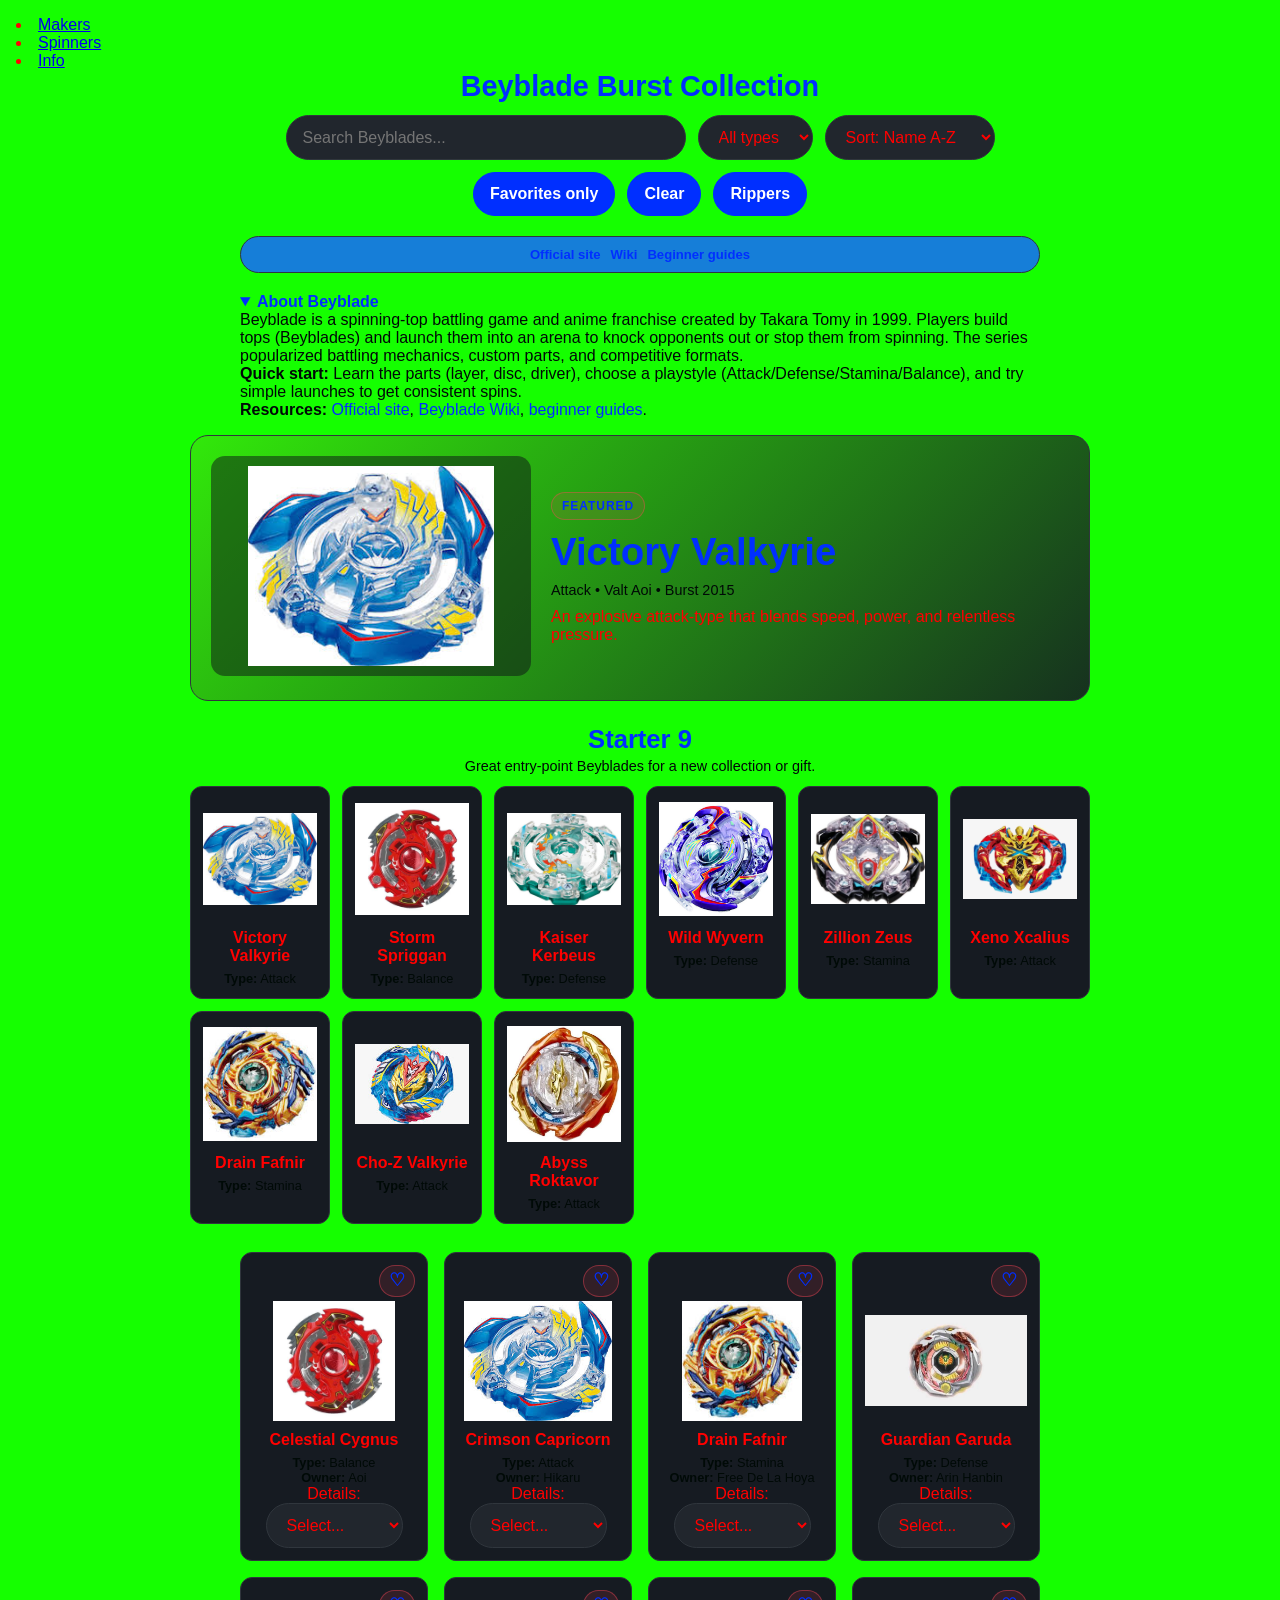
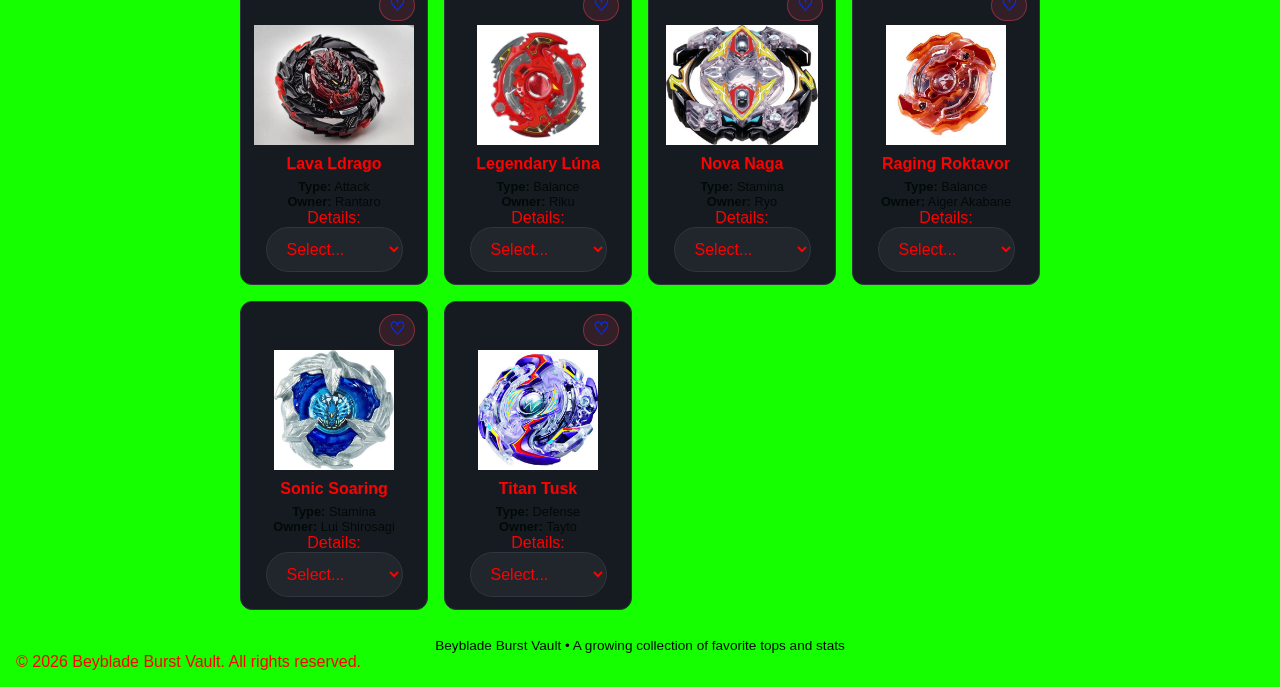
==== commit def97a09: "9/24/2026" ====
--- a/index.html
+++ b/index.html
@@ -10,6 +10,7 @@
       <u1>
         <li><a href="Makers.html">Makers</a></li>
         <li><a href="Spinners.html">Spinners</a></li>
+        <li><a href ="Info.html">Info</a></li>
       </u1>
     </nav>
   <style>
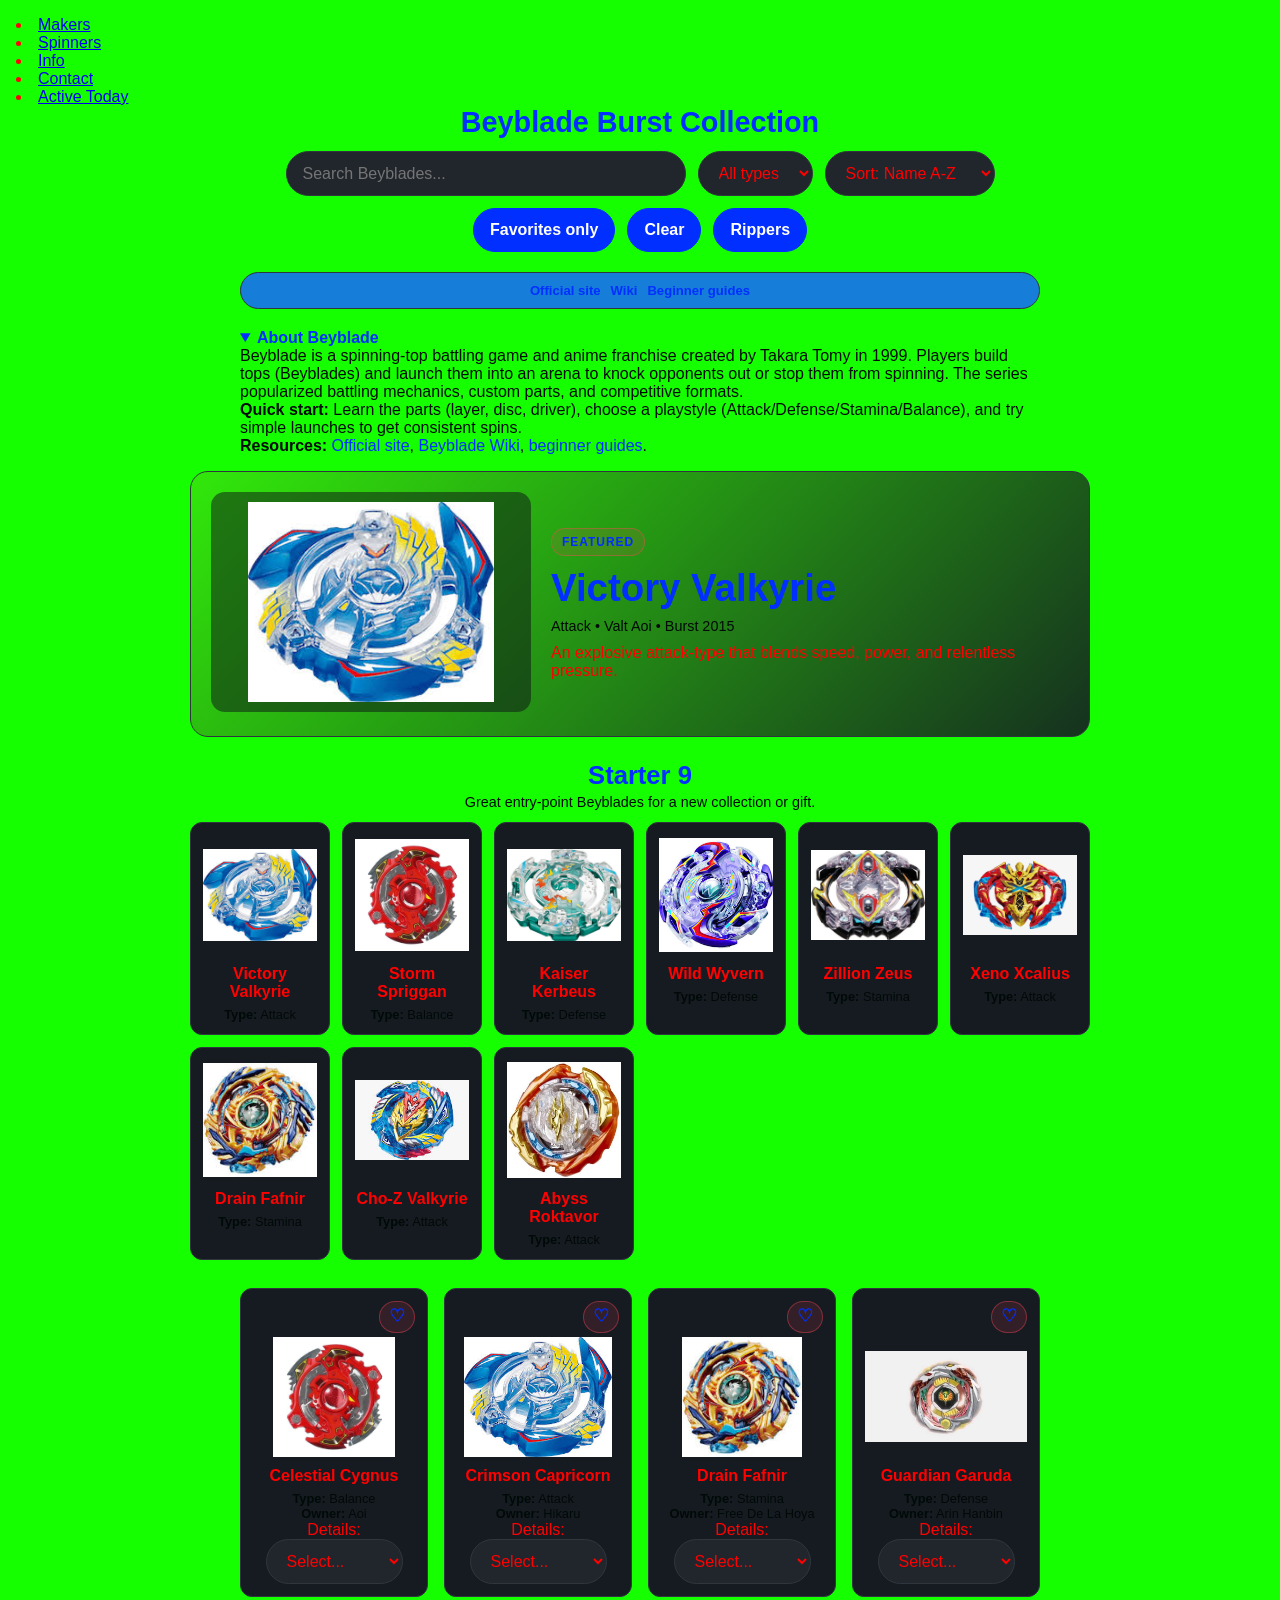
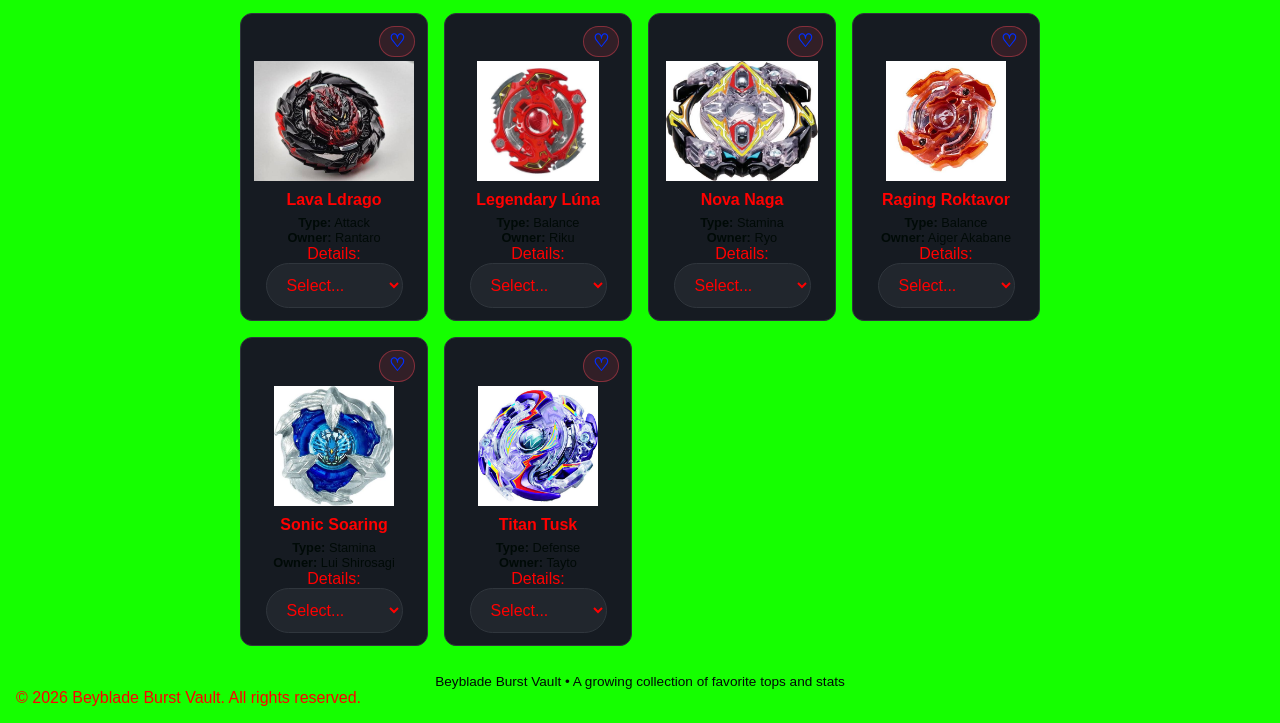
==== commit 4ce98f66: "Font" ====
--- a/index.html
+++ b/index.html
@@ -11,7 +11,9 @@
         <li><a href="Makers.html">Makers</a></li>
         <li><a href="Spinners.html">Spinners</a></li>
         <li><a href ="Info.html">Info</a></li>
-      </u1>
+        <li><a href="Contact.html">Contact</a></li>
+        <li><a href="Active today.html">Active Today</a></li>
+        </u1>
     </nav>
   <style>
     :root {
